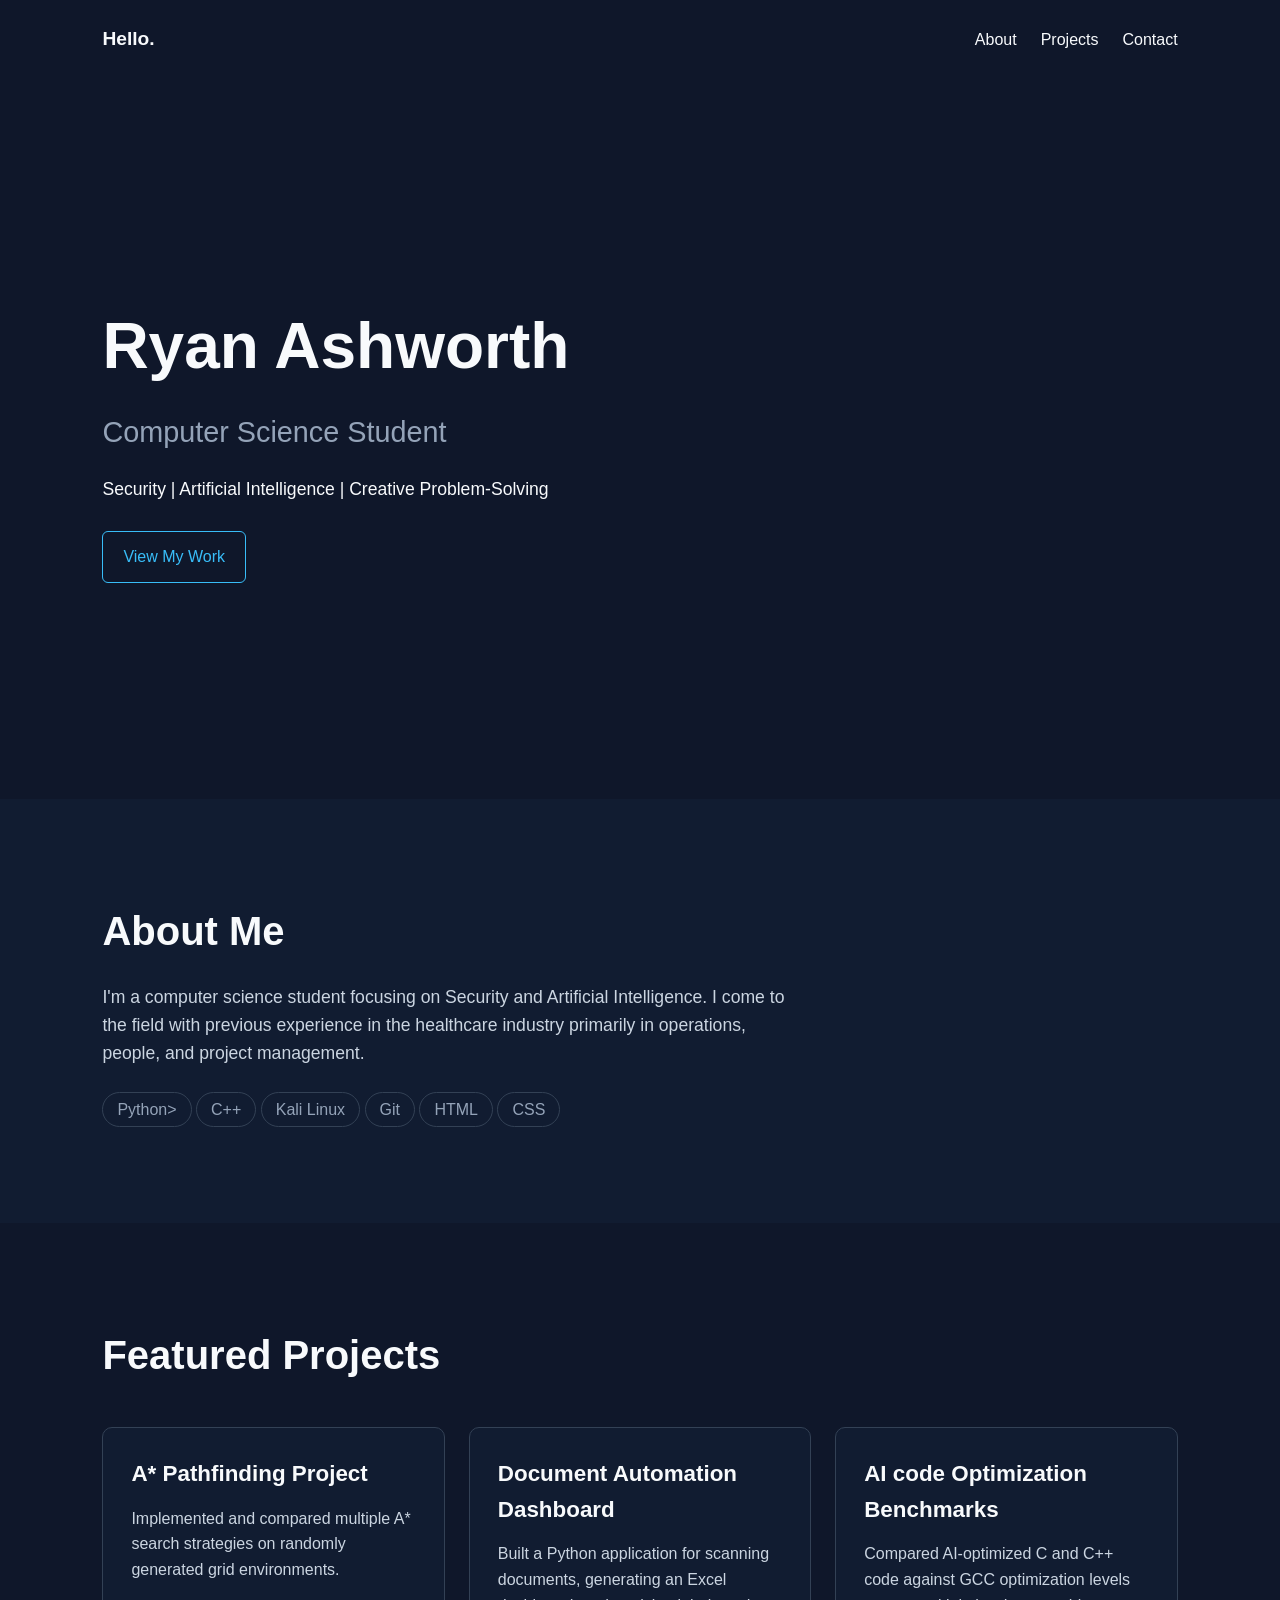
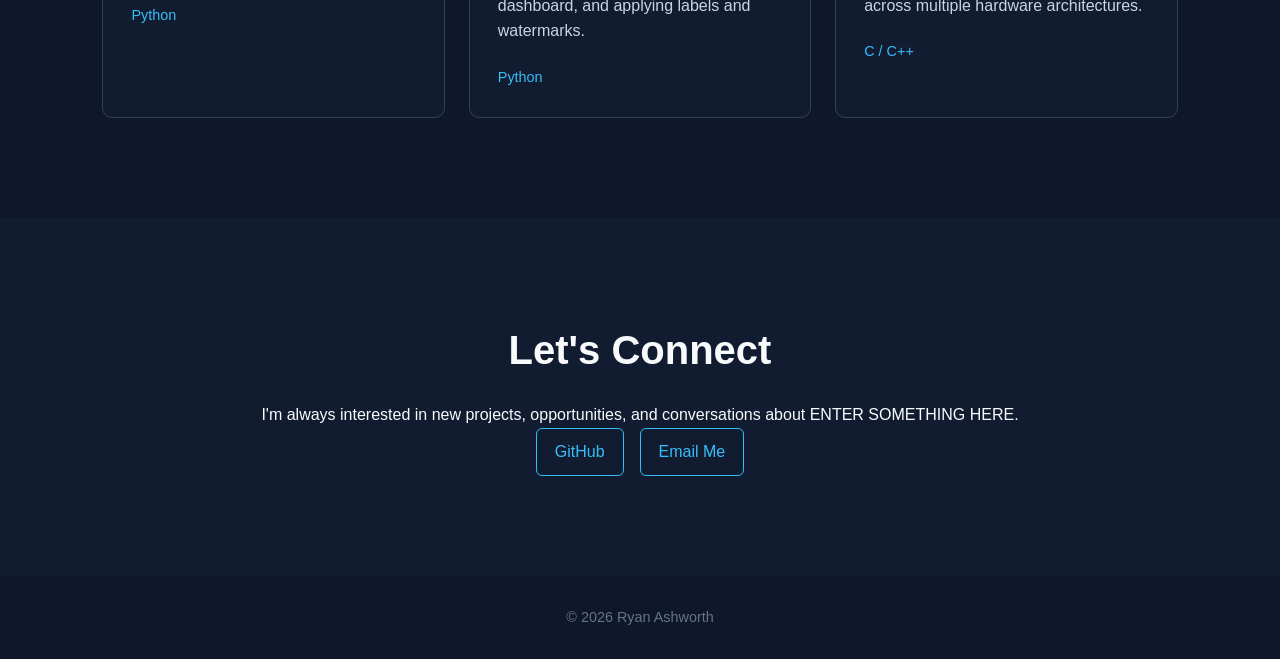
==== index.html @ aa30020b "Typo corrections" ====
<!DOCTYPE html>
<html lang="en">
<head>
    <meta charset="UTF-8">
    <meta name="viewpoint" content="width=device-width, initial-scale=1.0">

    <title>Ryan Ashworth | Software Developer</title>

    <link rel="stylesheet" href="css/style.css">
</head>

<body>
    <header>
        <nav>
            <a href="#" class="logo">Hello.</a>

            <ul>
                <li><a href="#about">About</a></li>
                <li><a href="#projects">Projects</a></li>
                <li><a href="#contact">Contact</a></li>
            </ul>
        </nav>
    </header>

    <main>

        <section class="hero">
            <h1>Ryan Ashworth</h1>
            <h2>Computer Science Student</h2>
            <p>
                Security | Artificial Intelligence | Creative Problem-Solving
            </p>

            <a href="#projects">View My Work</a>
        </section>

        <section id="about" class="about">
            <h2>About Me</h2>

            <p>
                I'm a computer science student focusing on Security and Artificial Intelligence.

                I come to the field with previous experience in the healthcare industry 
		primarily in operations, people, and project management.
            </p>

            <div class="skills">
                <span>Python></span>
                <span>C++</span>
                <span>Kali Linux</span>
                <span>Git</span>
                <span>HTML</span>
                <span>CSS</span>
            </div>
        </section>

        <section id="projects" class="projects">
            <h2>Featured Projects</h2>

            <div class="project-grid">

                <article class="project-card">
                    <h3>A* Pathfinding Project</h3>
                    <p>
                        Implemented and compared multiple A* search strategies on randomly
                        generated grid environments.
                    </p>
                    <span>Python</span>
                </article>

                <article class="project-card">
                    <h3>Document Automation Dashboard</h3>
                    <p>
                        Built a Python application for scanning documents, generating an
                        Excel dashboard, and applying labels and watermarks.
                    </p>
                    <span>Python</span>
                </article>

                <article class="project-card">
                    <h3>AI code Optimization Benchmarks</h3>
                    <p>
                        Compared AI-optimized C and C++ code against GCC optimization levels
                        across multiple hardware architectures.
                    </p>
                    <span>C / C++</span>
                </article>

            </div>
        </section>

        <section id="contact" class="contact">
            <h2>Let's Connect</h2>

            <p>
                I'm always interested in new projects, opportunities, and conversations
                about ENTER SOMETHING HERE.
            </p>

            <div class="contact-links">
                <a href="https://github.com/PatzerATX" target="_blank">GitHub</a>
                <a href="mailto:ryanashworthatxcs@gmail.com">Email Me</a>
            </div>
        </section>

    </main>

    <footer>
        <p>&copy; 2026 Ryan Ashworth</p>
    </footer>

</body>
</html>
---- css/style.css ----
* {
    box-sizing: border-box;
    margin: 0;
    padding: 0;
}

body {
    font-family: Arial, sans-serif;
    line-height: 1.6;
    background-color: #0f172a;
    color: #f8fafc;
}

header {
    padding: 24px 8%;
}

nav {
    display: flex;
    justify-content: space-between;
    align-items: center;
}

nav ul {
    display: flex;
    gap: 24px;
    list-style: none;
}

a {
    color: inherit;
    text-decoration: none;
}

.logo {
    font-size: 1.2rem;
    font-weight: bold;
}

.hero {
    min-height: 80vh;
    display: flex;
    flex-direction: column;
    justify-content: center;
    padding: 0 8%;
}

.hero h1 {
    font-size: 4rem;
    margin-bottom: 12px;
}

.hero h2 {
    font-size: 1.8rem;
    font-weight: normal;
    color: #94a3b8;
    margin-bottom: 20px;
}

.hero p {
    max-width: 600px;
    font-size: 1.1rem;
    margin-bottom: 28px;
}

.hero a {
    display: inline-block;
    width: fit-content;
    padding: 12px 20px;
    border: 1px solid #38bdf8;
    border-radius: 6px;
    color: #38bdf8;
}

.about {
    padding: 100px 8%;
    background-color: #111c31;
}

.about h2 {
    font-size: 2.5rem;
    margin-bottom: 20px
}

.about p {
    max-width: 700px;
    color: #cbd5e1;
    font-size: 1.1rem;
    margin-bottom: 30px;
}

.skills {
    display: flex
    flex-wrap: wrap;
    gap: 12px;
}

.skills span {
    padding: 8px 14px;
    border: 1px solid #334155;
    border-radius: 20px;
    color: #94a3b8;
}

.projects {
    padding: 100px 8%;
}

.projects h2 {
    font-size: 2.5rem;
    margin-bottom: 40px;
}

.project-grid {
    display: grid;
    grid-template-columns: repeat(3, 1fr);
    gap: 24px;
}

.project-card {
    background-color: #111c31;
    padding: 28px;
    border: 1px solid #334155;
    border-radius: 10px;
}

.project-card h3 {
    font-size: 1.4rem;
    margin-bottom: 14px;
}

.project-card p {
    color: #cbd5e1;
    margin-bottom: 20px;
}

.project-card span {
    color: #38bdf8;
    font-size: 0.9rem;
}

.contact {
    padding: 100px 8%;
    text-align: center;
    background-color: #111c31;
}

.contact h2 {
    font-size: 2.5rem;
    margin-bottom: 20px;
}

.contact-links {
    display: flex;
    justify-content: center;
    gap: 16px;
}

.contact-links a {
    padding: 10px 18px;
    border: 1px solid #38bdf8;
    border-radius: 6px;
    color: #38bdf8;
}

footer {
    padding: 30px 8%;
    text-align: center;
    color: #64748b;
    font-size: 0.9rem;
}

@media (max-width: 768px) {

    nav {
        flex-direction: column;
        gap: 16px;
    }

    .hero {
        min-height: 70vh;
    }

    .hero h1 {
        font-size: 2.8rem;
    }

    .hero h2 {
        font-size: 1.4rem;
    }

    .project-grid {
        grid-template-columns: 1fr;
    }
}
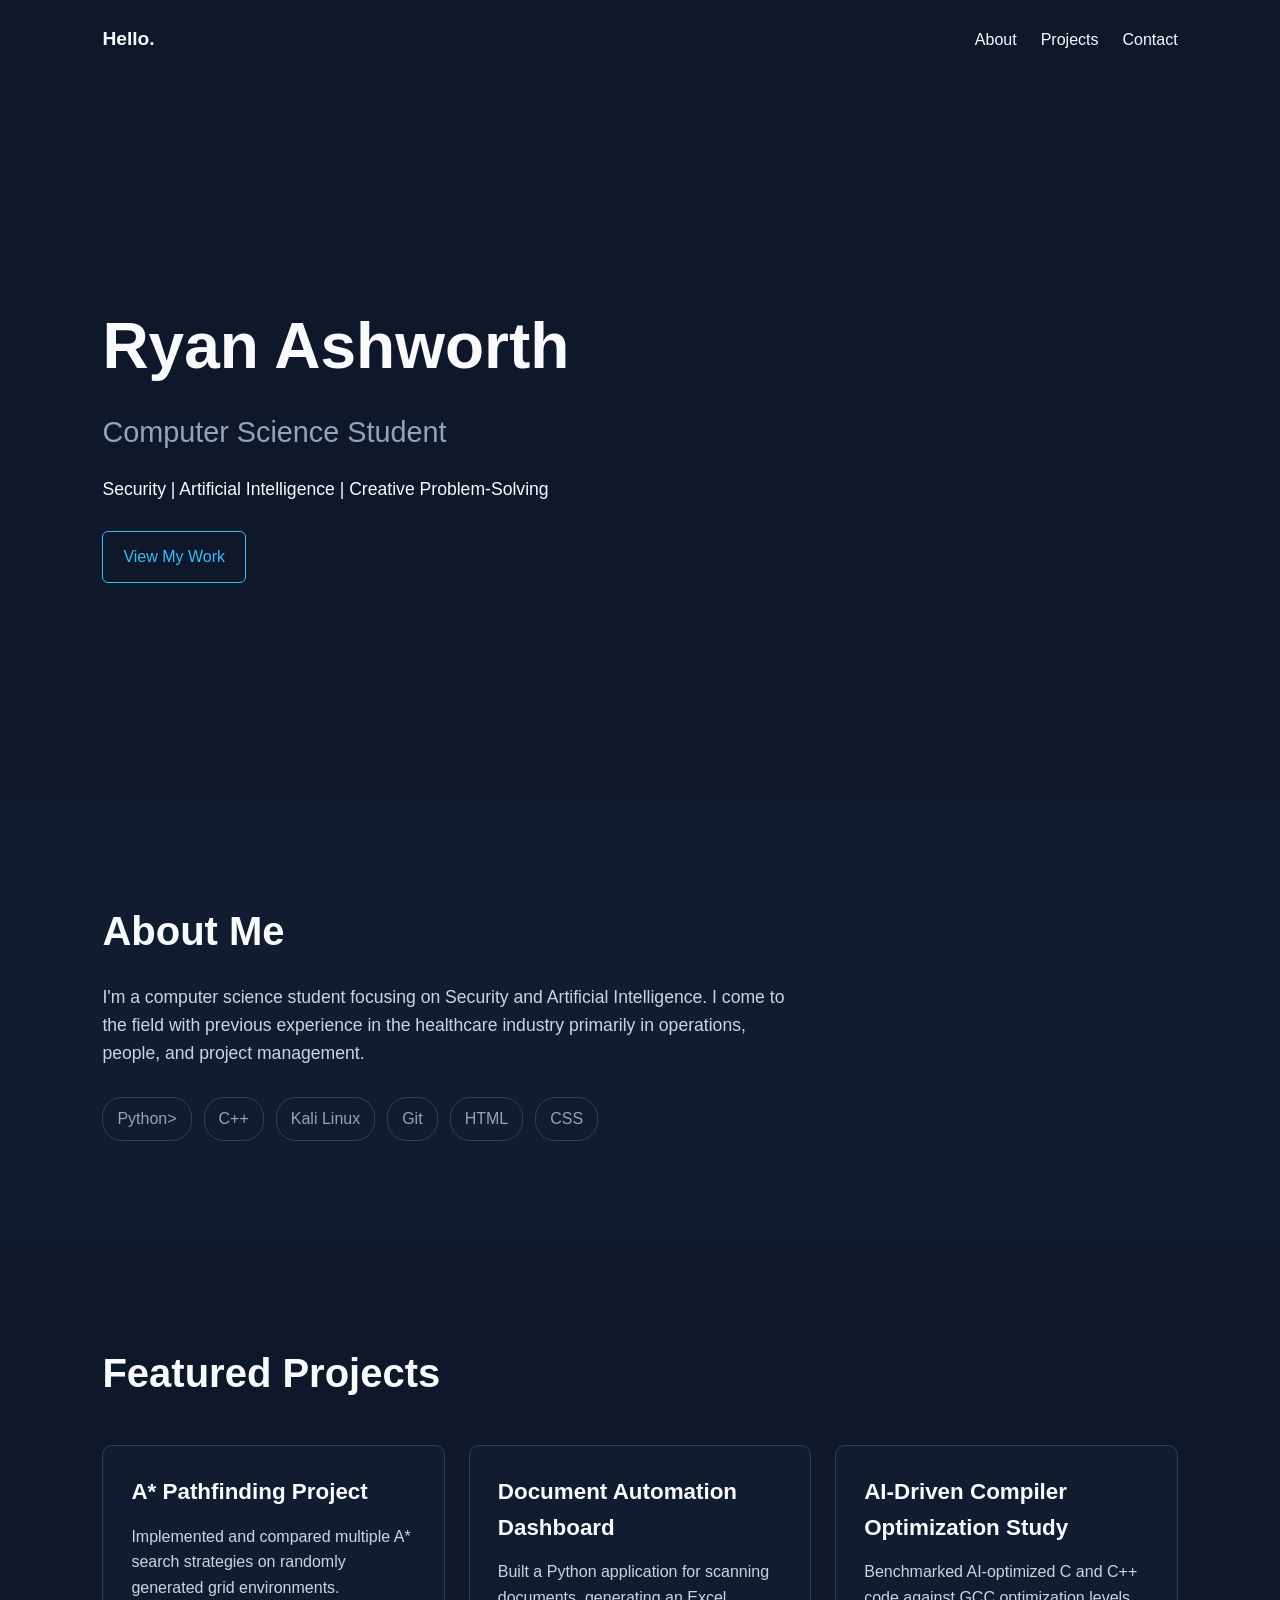
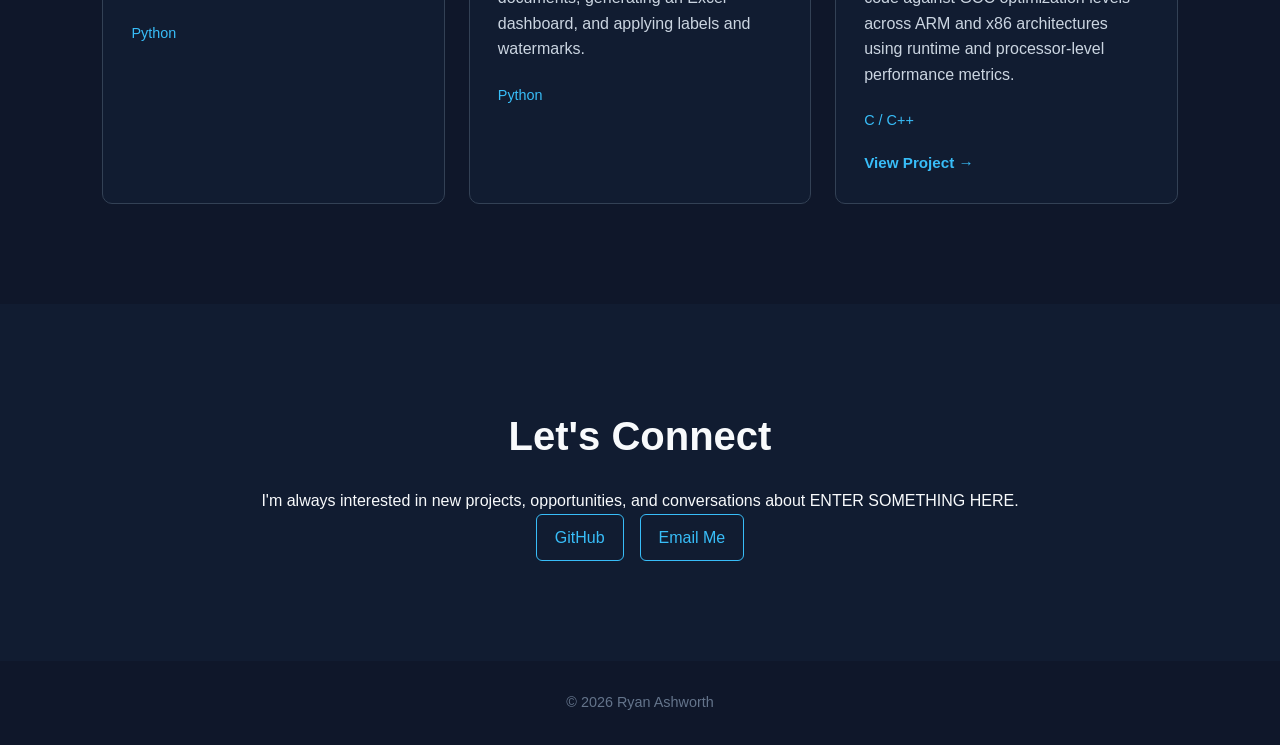
==== commit 9843b87f: "Add compiler optimization project page" ====
--- a/index.html
+++ b/index.html
@@ -78,12 +78,20 @@
                 </article>
 
                 <article class="project-card">
-                    <h3>AI code Optimization Benchmarks</h3>
+                    <h3>AI-Driven Compiler Optimization Study</h3>
+
                     <p>
-                        Compared AI-optimized C and C++ code against GCC optimization levels
-                        across multiple hardware architectures.
+                        Benchmarked AI-optimized C and C++ code against GCC optimization
+                        levels across ARM and x86 architectures using runtime and
+                        processor-level performance metrics.
                     </p>
+
                     <span>C / C++</span>
+
+                    <a href="projects/compiler-optimization.html"
+                       class="project-link">
+                        View Project →
+                    </a>
                 </article>
 
             </div>
--- a/css/style.css
+++ b/css/style.css
@@ -90,7 +90,7 @@
 }
 
 .skills {
-    display: flex
+    display: flex;
     flex-wrap: wrap;
     gap: 12px;
 }
@@ -137,6 +137,19 @@
 .project-card span {
     color: #38bdf8;
     font-size: 0.9rem;
+}
+
+.project-link {
+    display: block;
+    width: fit-content;
+    margin-top: 18px;
+    color: #38bdf8;
+    font-size: 0.95rem;
+    font-weight: bold;
+}
+
+.project-link:hover {
+    text-decoration: underline;
 }
 
 .contact {
@@ -170,6 +183,155 @@
     font-size: 0.9rem;
 }
 
+/* Project Detail Pages */
+
+.project-hero {
+    padding: 120px 8% 80px;
+    max-width: 1100px;
+}
+
+.project-label {
+    color: #38bdf8;
+    font-size: 0.95rem;
+    font-weight: bold;
+    margin-bottom: 12px;
+}
+
+.project-hero h1 {
+    font-size: 3.5rem;
+    line-height: 1.15;
+    margin-bottom: 24px;
+}
+
+.project-summary {
+    max-width: 750px;
+    color: #cbd5e1;
+    font-size: 1.2rem;
+    margin-bottom: 28px;
+}
+
+.project-tech {
+    display: flex;
+    flex-wrap: wrap;
+    gap: 10px;
+    margin-bottom: 32px;
+}
+
+.project-tech span {
+    padding: 7px 14px;
+    border: 1px solid #334155;
+    border-radius: 20px;
+    color: #94a3b8;
+    font-size: 0.9rem;
+}
+
+.project-links a {
+    display: inline-block;
+    padding: 12px 20px;
+    border: 1px solid #38bdf8;
+    border-radius: 6px;
+    color: #38bdf8;
+}
+
+.project-section {
+    padding: 80px 8%;
+    max-width: 1000px;
+}
+
+.project-section h2 {
+    font-size: 2.2rem;
+    margin-bottom: 24px;
+}
+
+.project-section p {
+    max-width: 800px;
+    color: #cbd5e1;
+    font-size: 1.05rem;
+    margin-bottom: 18px;
+}
+
+.method-grid {
+    display: grid;
+    grid-template-columns: repeat(2, 1fr);
+    gap: 20px;
+    margin-top: 32px;
+}
+
+.method-card {
+    padding: 24px;
+    background-color: #111c31;
+    border: 1px solid #334155;
+    border-radius: 10px;
+}
+
+.method-card h3 {
+    font-size: 1.2rem;
+    margin-bottom: 12px;
+}
+
+.method-card p {
+    margin-bottom: 0;
+}
+
+.results-grid {
+    display: grid;
+    grid-template-columns: repeat(3, 1fr);
+    gap: 20px;
+    margin-top: 32px;
+}
+
+.result-card {
+    padding: 28px;
+    background-color: #111c31;
+    border: 1px solid #334155;
+    border-radius: 10px;
+}
+
+.result-number {
+    display: block;
+    color: #38bdf8;
+    font-size: 2.4rem;
+    font-weight: bold;
+    margin-bottom: 8px;
+}
+
+.result-card h3 {
+    font-size: 1.2rem;
+    margin-bottom: 12px;
+}
+
+.result-card p {
+    margin-bottom: 0;
+}
+
+
+.result-visual {
+    margin-top: 32px;
+}
+
+.result-visual h3 {
+    font-size: 1.3rem;
+    margin-bottom: 20px;
+}
+
+.result-visual img {
+    display: block;
+    width: 100%;
+    max-width: 850px;
+    height: auto;
+    border: 1px solid #334155;
+    border-radius: 10px;
+    margin-bottom: 24px;
+}
+
+.result-visual p {
+    max-width: 800px;
+}
+
+.result-visual + .result-visual {
+    margin-top: 64px;
+}
+
 @media (max-width: 768px) {
 
     nav {
@@ -192,4 +354,20 @@
     .project-grid {
         grid-template-columns: 1fr;
     }
-}
+
+    .project-hero {
+        padding-top: 80px;
+    }
+
+    .project-hero h1 {
+        font-size: 2.5rem;
+    }
+
+    .method-grid {
+        grid-template-columns: 1fr;
+    }
+
+    .results-grid {
+        grid-template-columns: 1fr;
+    }
+}
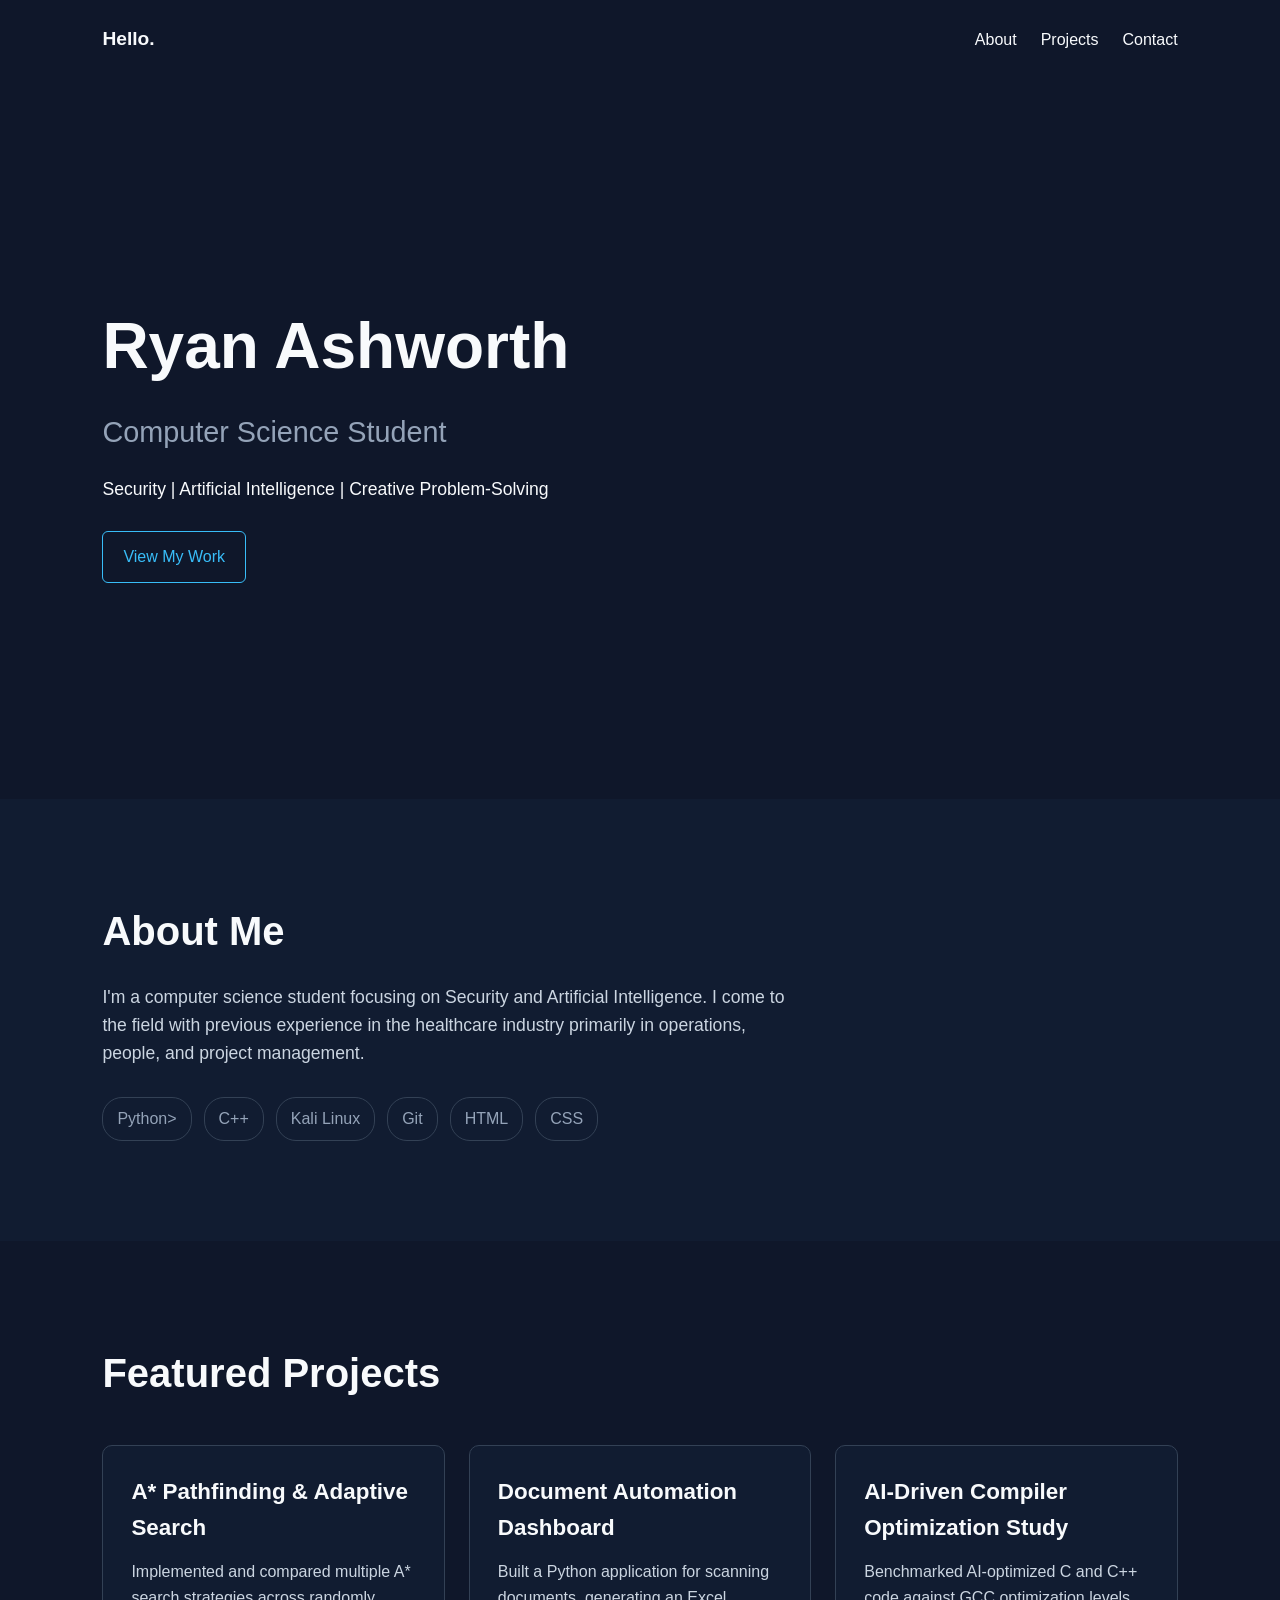
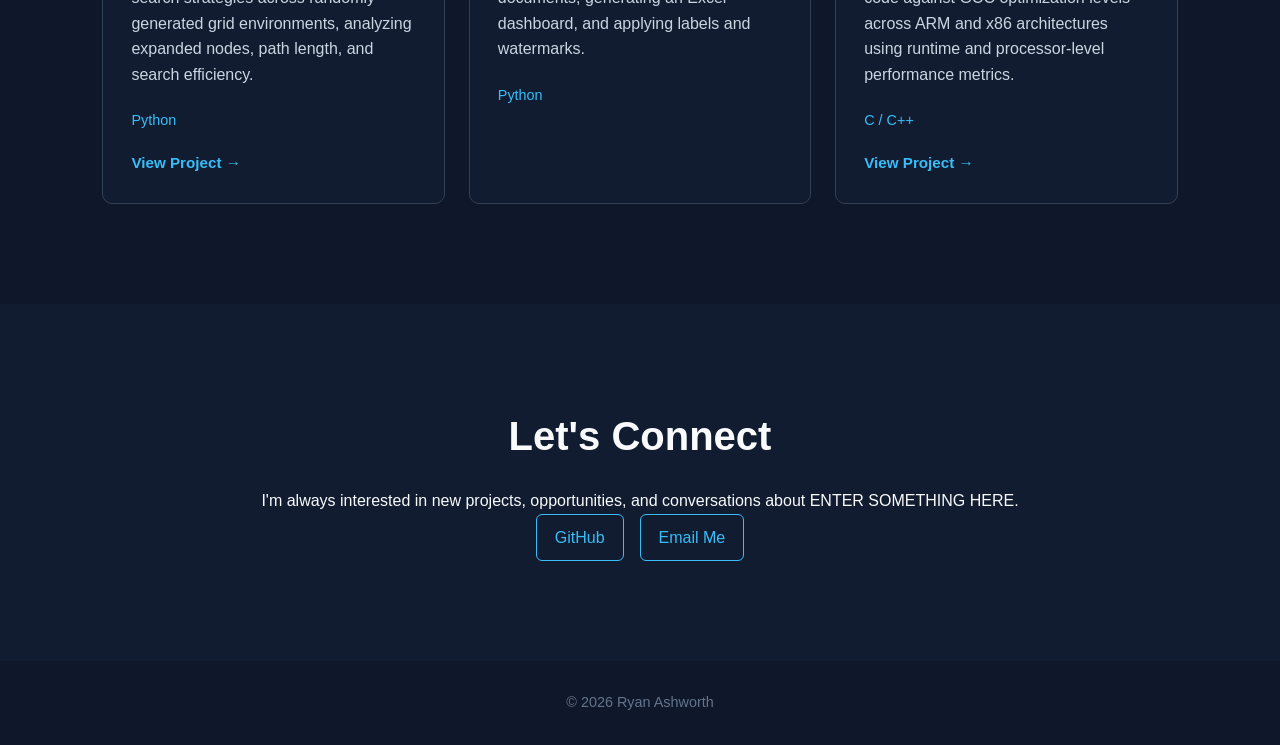
==== commit ecf368ae: "Add A* pathfinding project page" ====
--- a/index.html
+++ b/index.html
@@ -60,12 +60,20 @@
             <div class="project-grid">
 
                 <article class="project-card">
-                    <h3>A* Pathfinding Project</h3>
+                    <h3>A* Pathfinding & Adaptive Search</h3>
+
                     <p>
-                        Implemented and compared multiple A* search strategies on randomly
-                        generated grid environments.
+                        Implemented and compared multiple A* search strategies across
+                        randomly generated grid environments, analyzing expanded nodes,
+                        path length, and search efficiency.
                     </p>
+
                     <span>Python</span>
+
+                    <a href="projects/astar-pathfinding.html"
+                       class="project-link">
+                        View Project →
+                    </a>
                 </article>
 
                 <article class="project-card">
--- a/css/style.css
+++ b/css/style.css
@@ -332,6 +332,37 @@
     margin-top: 64px;
 }
 
+.comparison-grid {
+    display: grid;
+    grid-template-columns: repeat(2, 1fr);
+    gap: 24px;
+    margin-top: 32px;
+}
+
+.comparison-card {
+    padding: 24px;
+    background-color: #111c31;
+    border: 1px solid #334155;
+    border-radius: 10px;
+}
+
+.comparison-card h3 {
+    font-size: 1.2rem;
+    margin-bottom: 18px;
+}
+
+.comparison-card img {
+    display: block;
+    width: 100%;
+    height: auto;
+    border-radius: 6px;
+    margin-bottom: 20px;
+}
+
+.comparison-card p {
+    margin-bottom: 0;
+}
+
 @media (max-width: 768px) {
 
     nav {
@@ -370,4 +401,10 @@
     .results-grid {
         grid-template-columns: 1fr;
     }
-}
+
+    .comparison-grid {
+        grid-template-columns: 1fr;
+    }
+
+
+}
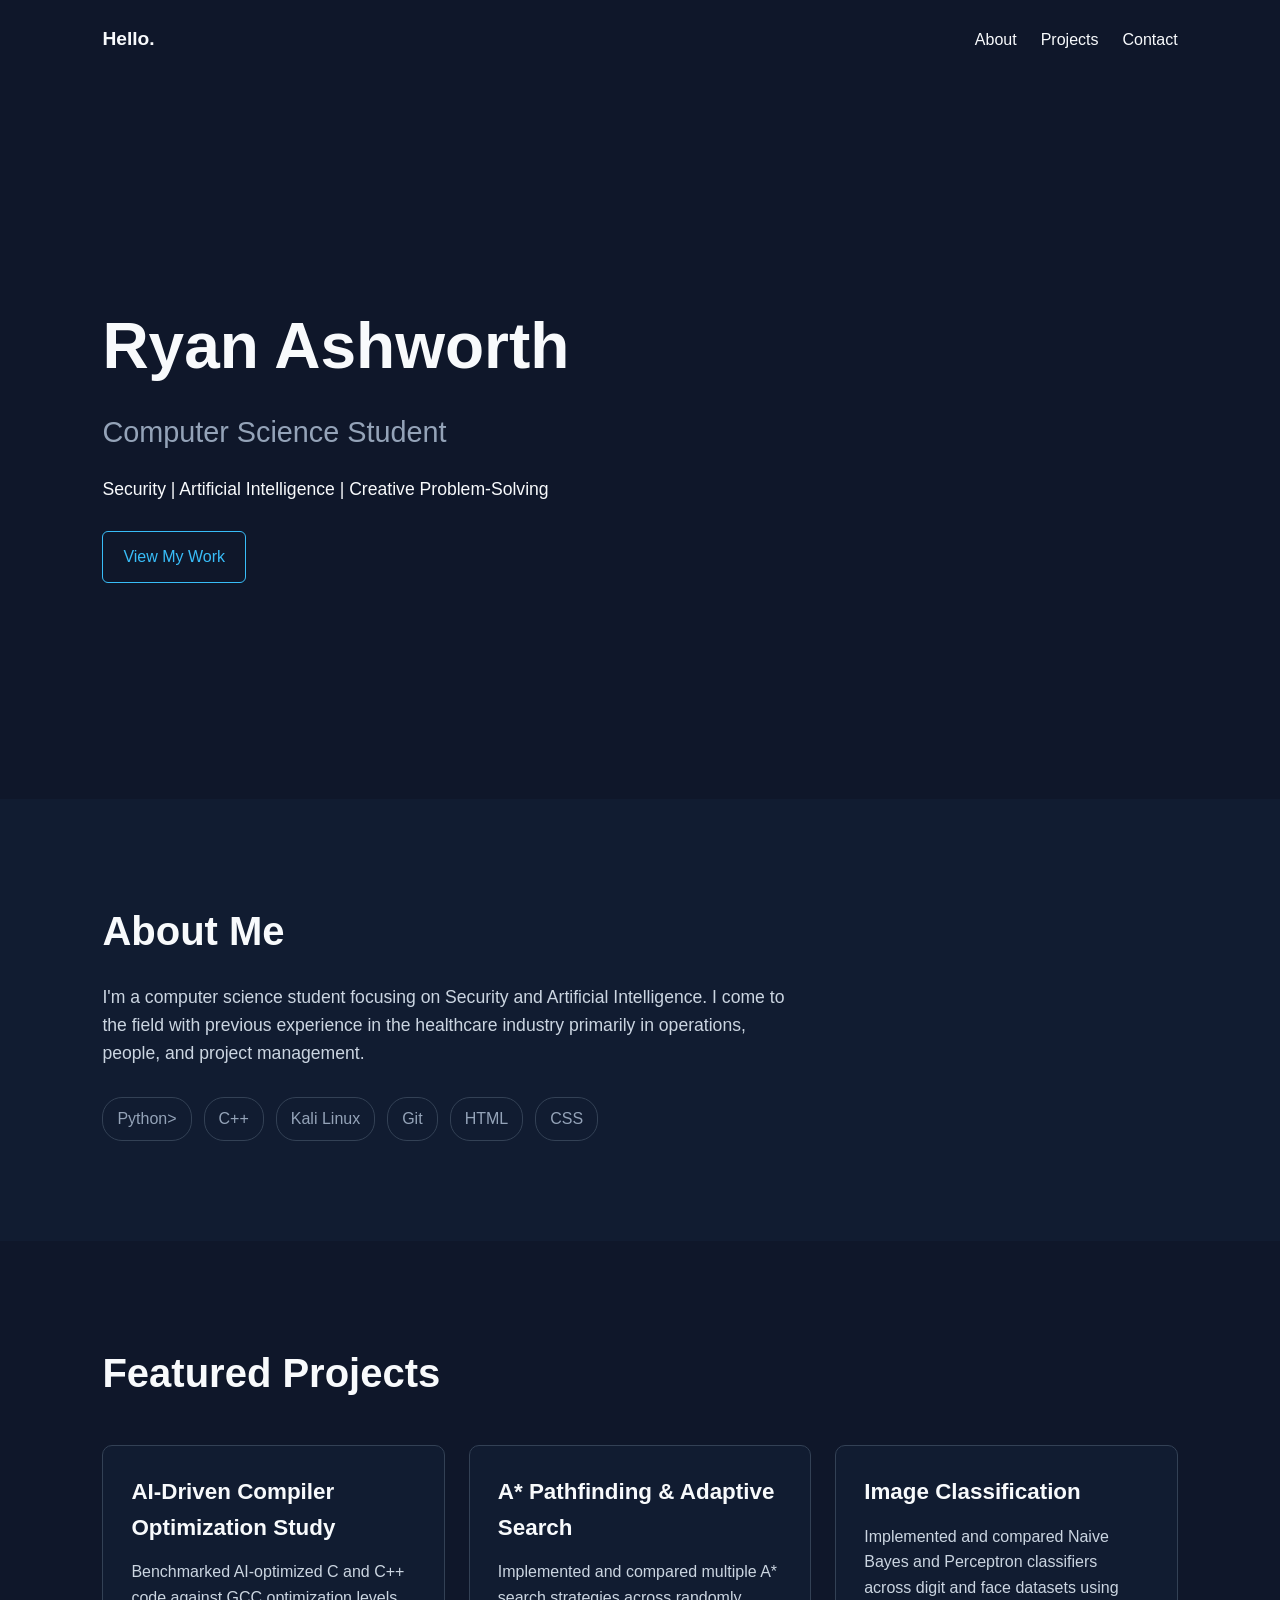
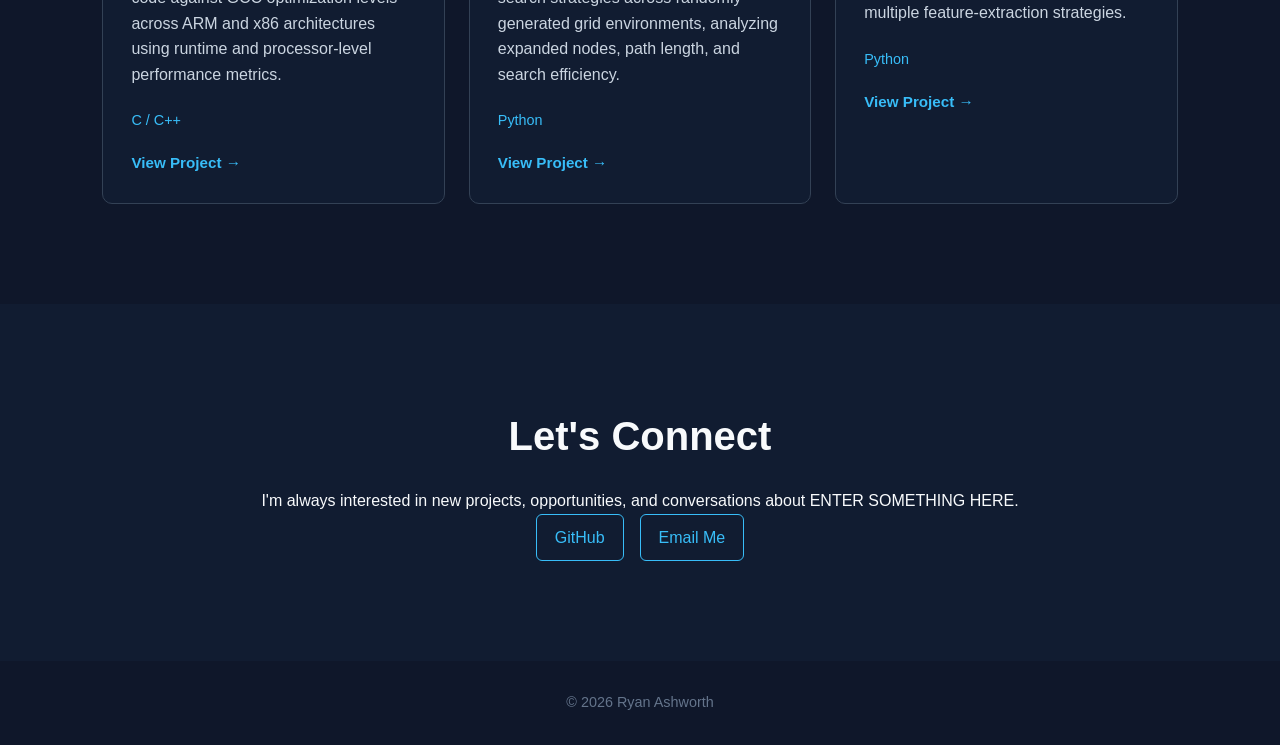
==== commit cc0adf12: "Add image classification project page" ====
--- a/index.html
+++ b/index.html
@@ -60,6 +60,23 @@
             <div class="project-grid">
 
                 <article class="project-card">
+                    <h3>AI-Driven Compiler Optimization Study</h3>
+
+                    <p>
+                        Benchmarked AI-optimized C and C++ code against GCC optimization
+                        levels across ARM and x86 architectures using runtime and
+                        processor-level performance metrics.
+                    </p>
+
+                    <span>C / C++</span>
+
+                    <a href="projects/compiler-optimization.html"
+                       class="project-link">
+                        View Project →
+                    </a>
+                </article>
+
+                <article class="project-card">
                     <h3>A* Pathfinding & Adaptive Search</h3>
 
                     <p>
@@ -77,30 +94,23 @@
                 </article>
 
                 <article class="project-card">
-                    <h3>Document Automation Dashboard</h3>
-                    <p>
-                        Built a Python application for scanning documents, generating an
-                        Excel dashboard, and applying labels and watermarks.
-                    </p>
-                    <span>Python</span>
-                </article>
-
-                <article class="project-card">
-                    <h3>AI-Driven Compiler Optimization Study</h3>
+                    <h3>Image Classification</h3>
 
                     <p>
-                        Benchmarked AI-optimized C and C++ code against GCC optimization
-                        levels across ARM and x86 architectures using runtime and
-                        processor-level performance metrics.
+                        Implemented and compared Naive Bayes and Perceptron classifiers
+                        across digit and face datasets using multiple feature-extraction
+                        strategies.
                     </p>
 
-                    <span>C / C++</span>
+                    <span>Python</span>
 
-                    <a href="projects/compiler-optimization.html"
+                    <a href="projects/image-classification.html"
                        class="project-link">
                         View Project →
                     </a>
                 </article>
+
+
 
             </div>
         </section>
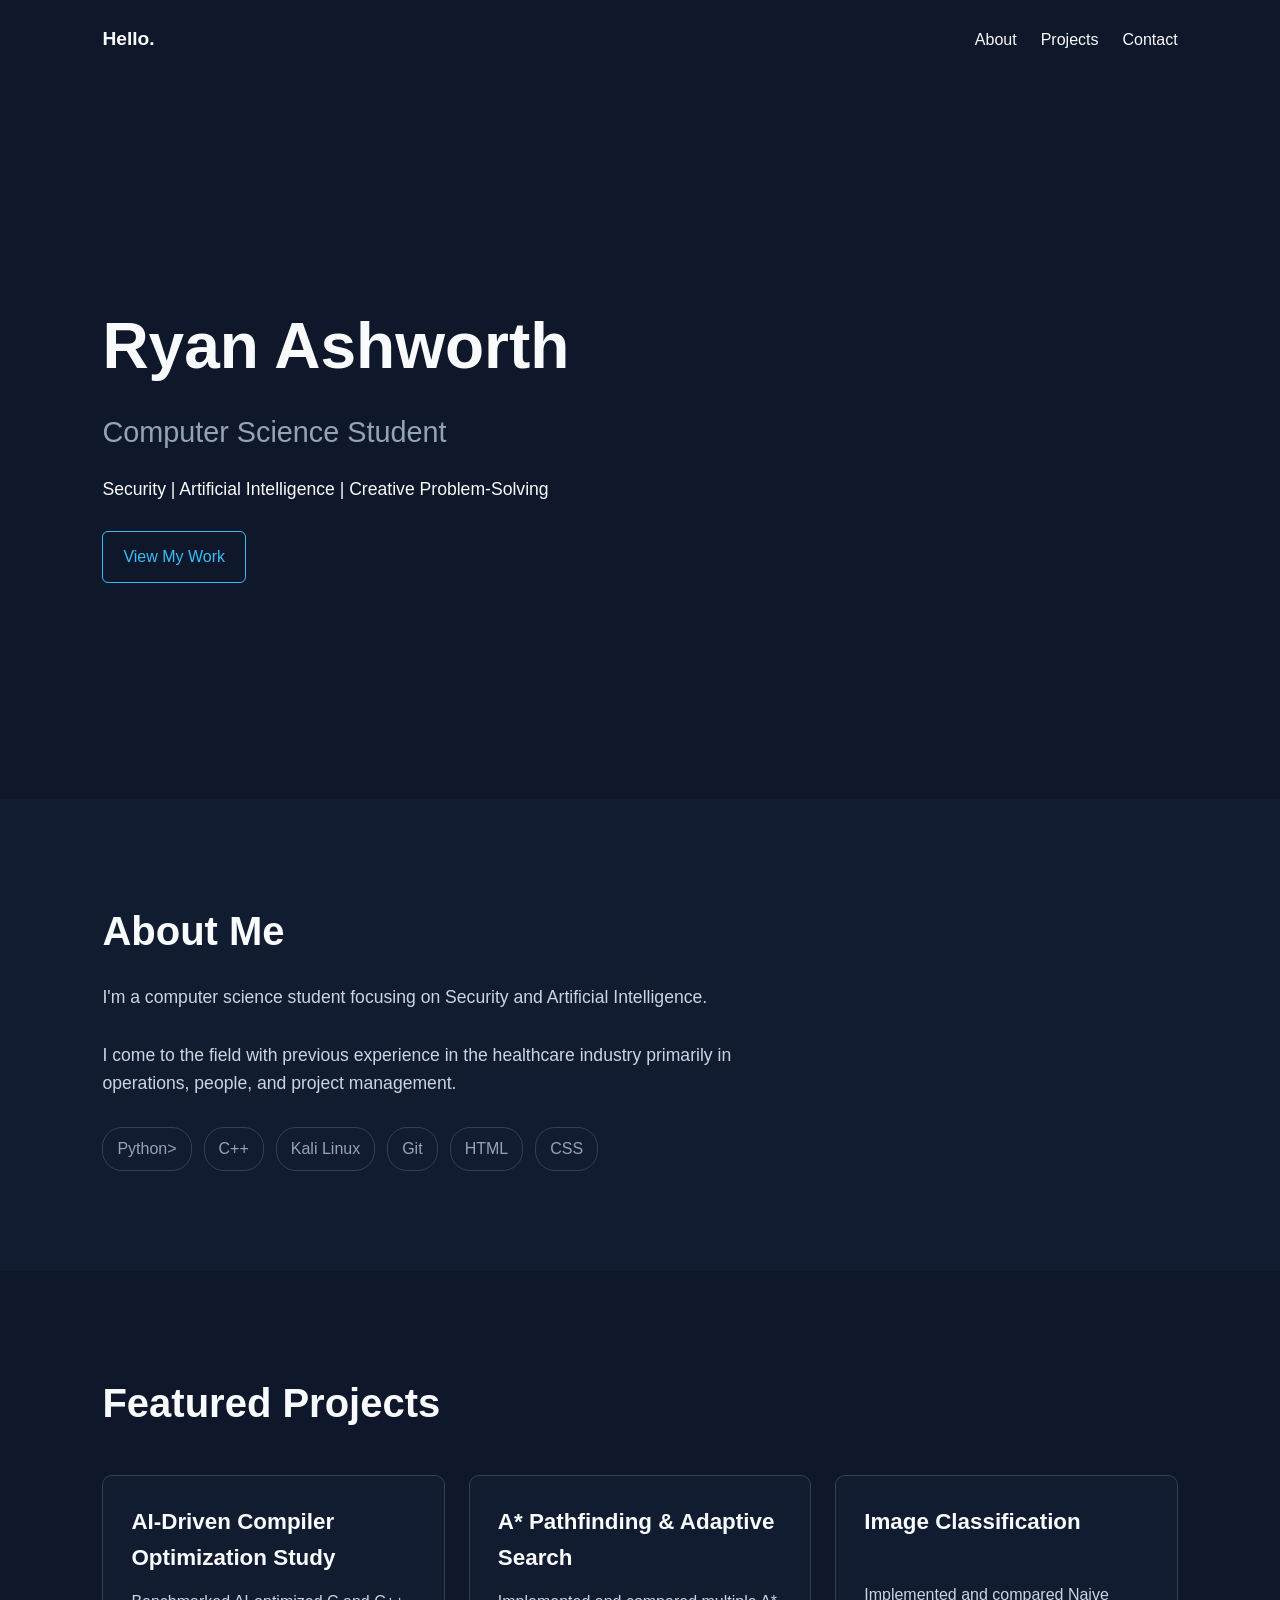
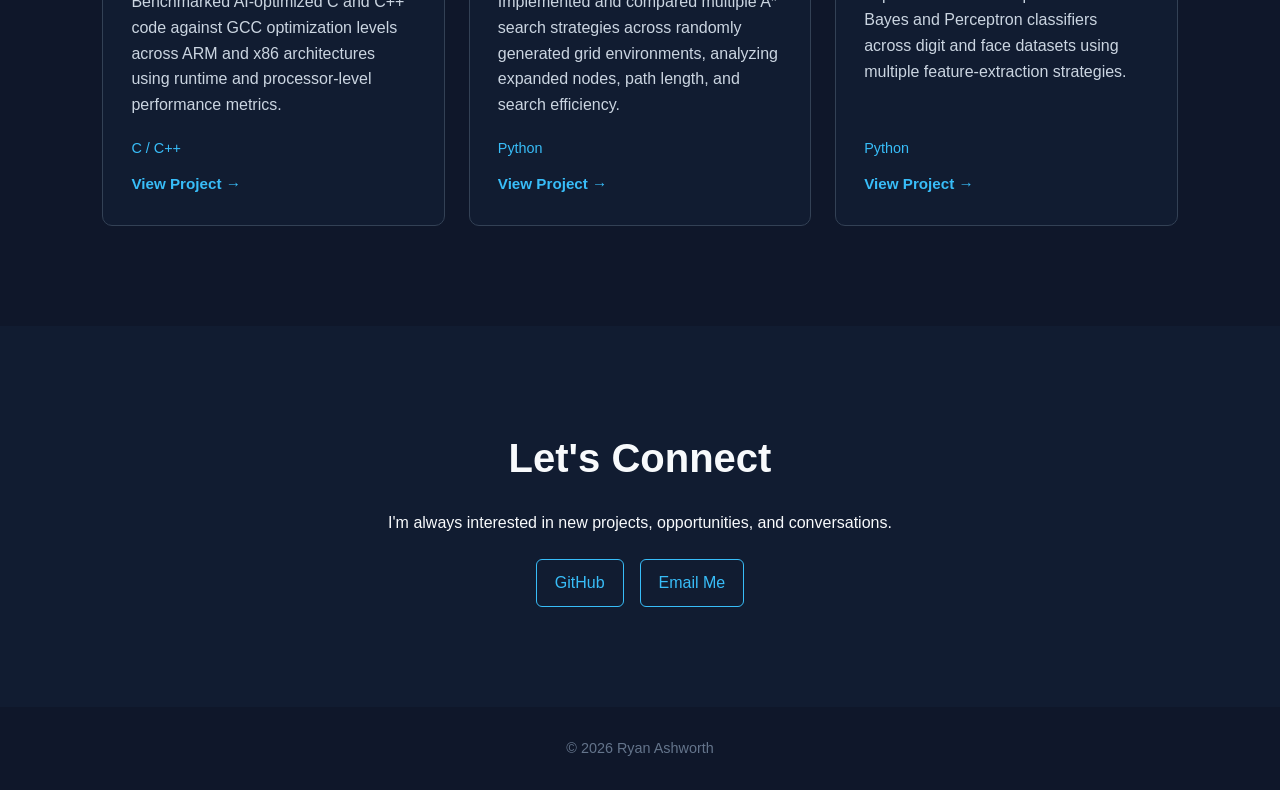
==== commit 472ccfce: "Style updates" ====
--- a/index.html
+++ b/index.html
@@ -39,9 +39,11 @@
 
             <p>
                 I'm a computer science student focusing on Security and Artificial Intelligence.
+            </p>
 
+            <p>
                 I come to the field with previous experience in the healthcare industry 
-		primarily in operations, people, and project management.
+		        primarily in operations, people, and project management.
             </p>
 
             <div class="skills">
@@ -109,9 +111,6 @@
                         View Project →
                     </a>
                 </article>
-
-
-
             </div>
         </section>
 
@@ -119,8 +118,7 @@
             <h2>Let's Connect</h2>
 
             <p>
-                I'm always interested in new projects, opportunities, and conversations
-                about ENTER SOMETHING HERE.
+                I'm always interested in new projects, opportunities, and conversations.
             </p>
 
             <div class="contact-links">
--- a/css/style.css
+++ b/css/style.css
@@ -118,6 +118,8 @@
 }
 
 .project-card {
+    display: flex;
+    flex-direction: column;
     background-color: #111c31;
     padding: 28px;
     border: 1px solid #334155;
@@ -127,6 +129,7 @@
 .project-card h3 {
     font-size: 1.4rem;
     margin-bottom: 14px;
+    min-height: 4rem;
 }
 
 .project-card p {
@@ -135,14 +138,17 @@
 }
 
 .project-card span {
+    display: block;
     color: #38bdf8;
     font-size: 0.9rem;
+    margin-top: auto;
+    margin-bottom: 12px;
 }
 
 .project-link {
     display: block;
     width: fit-content;
-    margin-top: 18px;
+    margin-top: 0;
     color: #38bdf8;
     font-size: 0.95rem;
     font-weight: bold;
@@ -161,6 +167,10 @@
 .contact h2 {
     font-size: 2.5rem;
     margin-bottom: 20px;
+}
+
+.contact p {
+    margin-bottom: 1.5rem;
 }
 
 .contact-links {
@@ -234,7 +244,7 @@
 }
 
 .project-section {
-    padding: 80px 8%;
+    padding: 40px 8%;
     max-width: 1000px;
 }
 
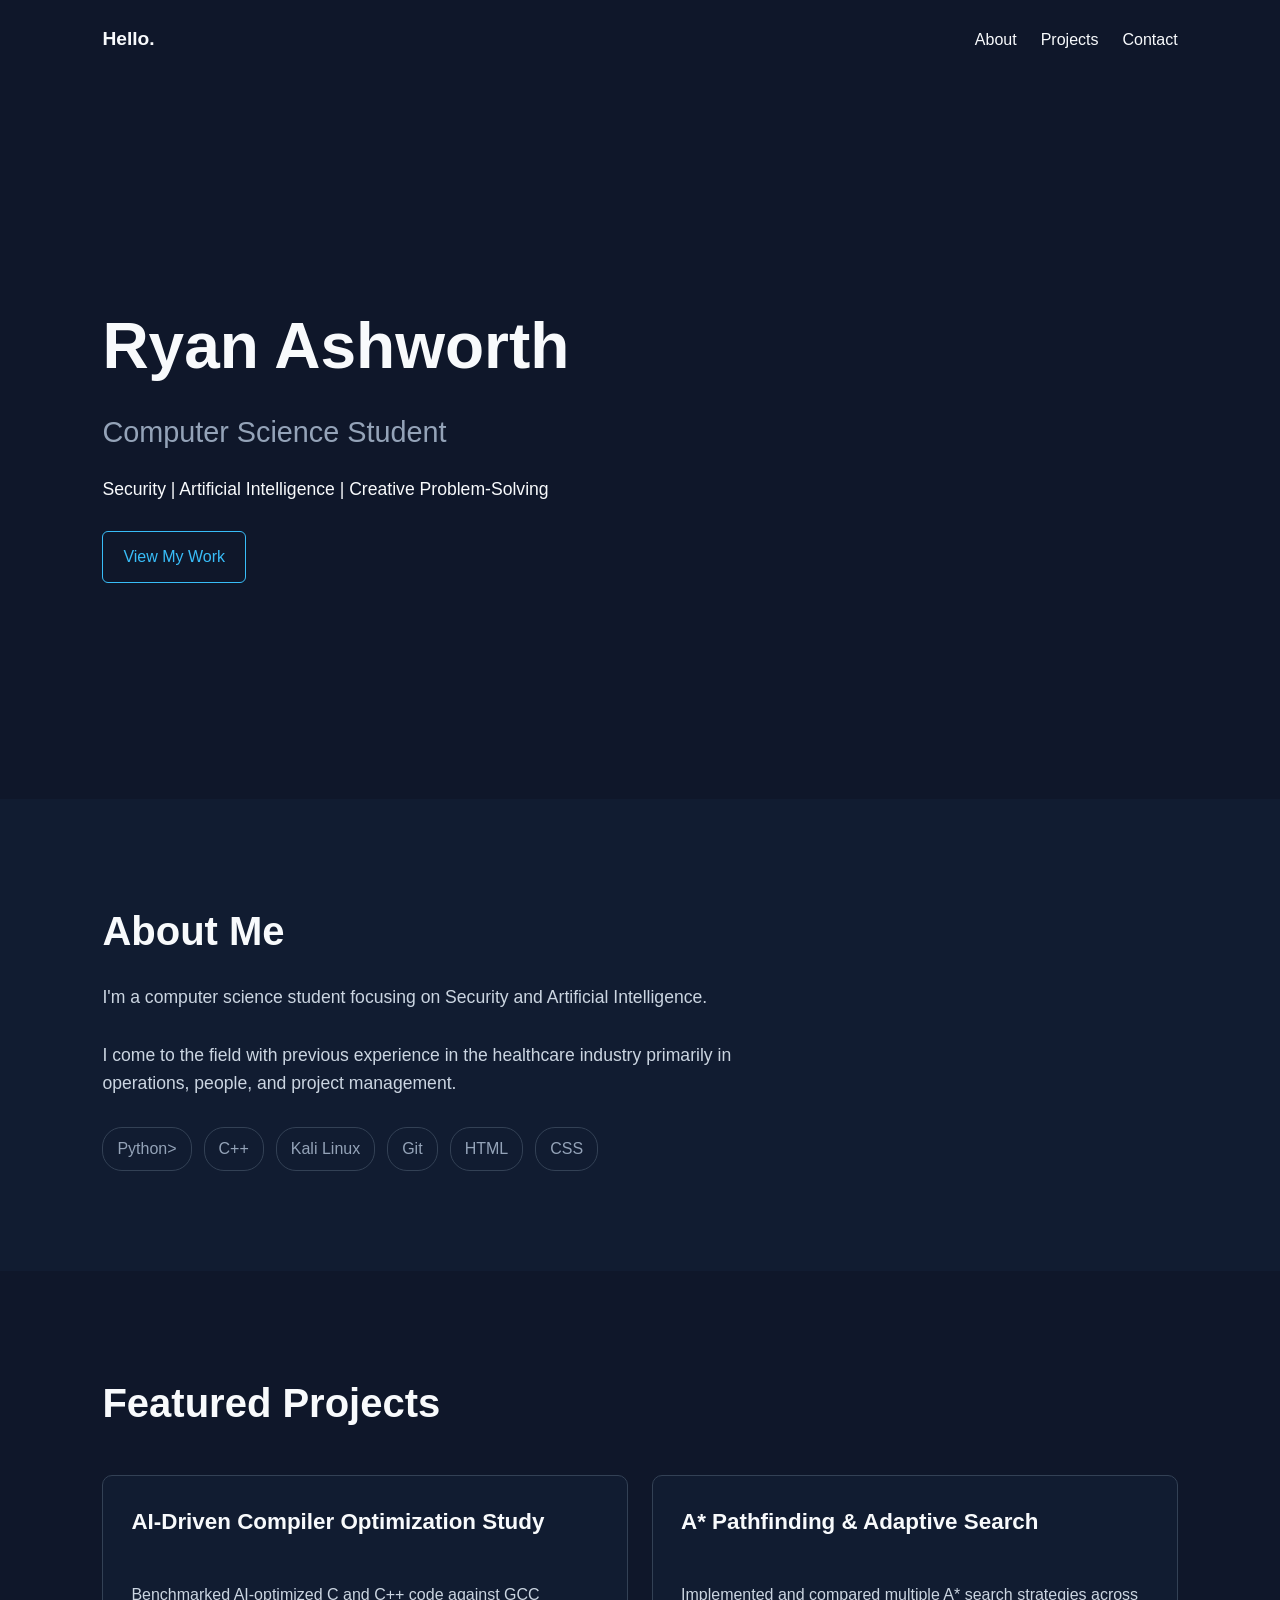
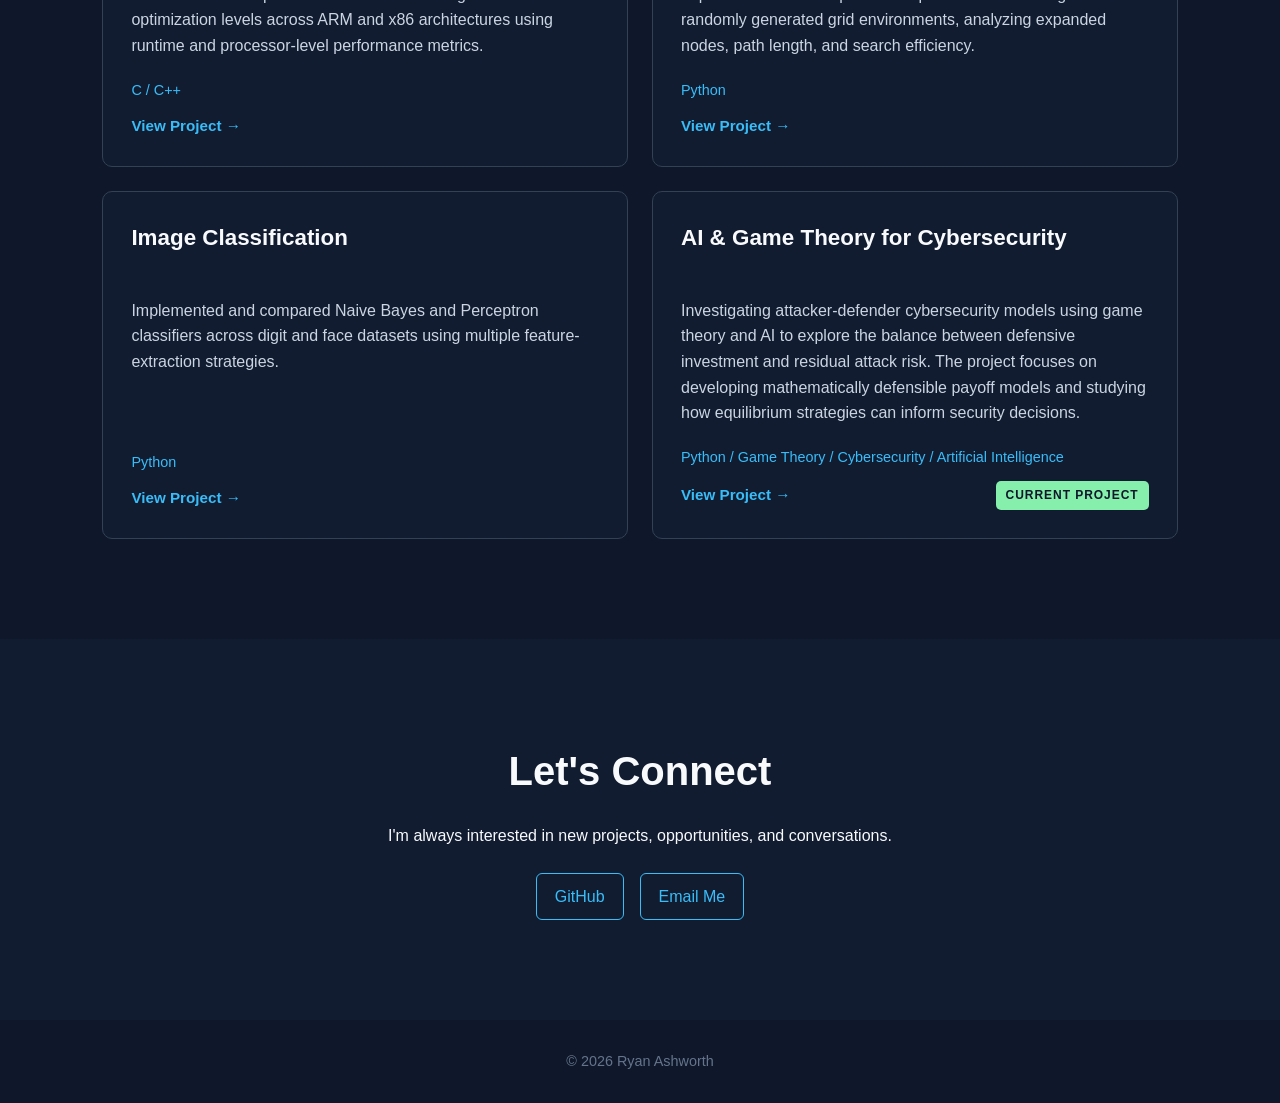
==== commit 44642c38: "Add AI cybersecurity game theory project" ====
--- a/index.html
+++ b/index.html
@@ -2,7 +2,7 @@
 <html lang="en">
 <head>
     <meta charset="UTF-8">
-    <meta name="viewpoint" content="width=device-width, initial-scale=1.0">
+    <meta name="viewport" content="width=device-width, initial-scale=1.0">
 
     <title>Ryan Ashworth | Software Developer</title>
 
@@ -111,6 +111,32 @@
                         View Project →
                     </a>
                 </article>
+
+                <article class="project-card">
+                    <h3>AI &amp; Game Theory for Cybersecurity</h3>
+
+                    <p>
+                        Investigating attacker-defender cybersecurity models using game theory
+                        and AI to explore the balance between defensive investment and residual
+                        attack risk. The project focuses on developing mathematically defensible
+                        payoff models and studying how equilibrium strategies can inform
+                        security decisions.
+                    </p>
+
+                    <span>Python / Game Theory / Cybersecurity / Artificial Intelligence</span>
+
+                    <div class="project-footer">
+                        <a href="projects/ai-cybersecurity-game-theory.html"
+                        class="project-link">
+                        View Project →
+                    </a>
+
+                        <div class="project-status">CURRENT PROJECT</div>
+                    </div>
+
+
+                </article>
+
             </div>
         </section>
 
--- a/css/style.css
+++ b/css/style.css
@@ -113,7 +113,7 @@
 
 .project-grid {
     display: grid;
-    grid-template-columns: repeat(3, 1fr);
+    grid-template-columns: repeat(2, 1fr);
     gap: 24px;
 }
 
@@ -156,6 +156,27 @@
 
 .project-link:hover {
     text-decoration: underline;
+}
+
+.project-footer {
+    display: flex;
+    justify-content: space-between;
+    align-items: center;
+    gap: 16px;
+}
+
+.project-status {
+    display: block;
+    width: fit-content;
+    margin-top: 0;
+    padding: 5px 10px;
+    background-color: #86efac;
+    color: #0f172a;
+    border-radius: 5px;
+    font-size: 0.75rem;
+    font-weight: bold;
+    letter-spacing: 0.08em;
+    text-transform: uppercase;
 }
 
 .contact {
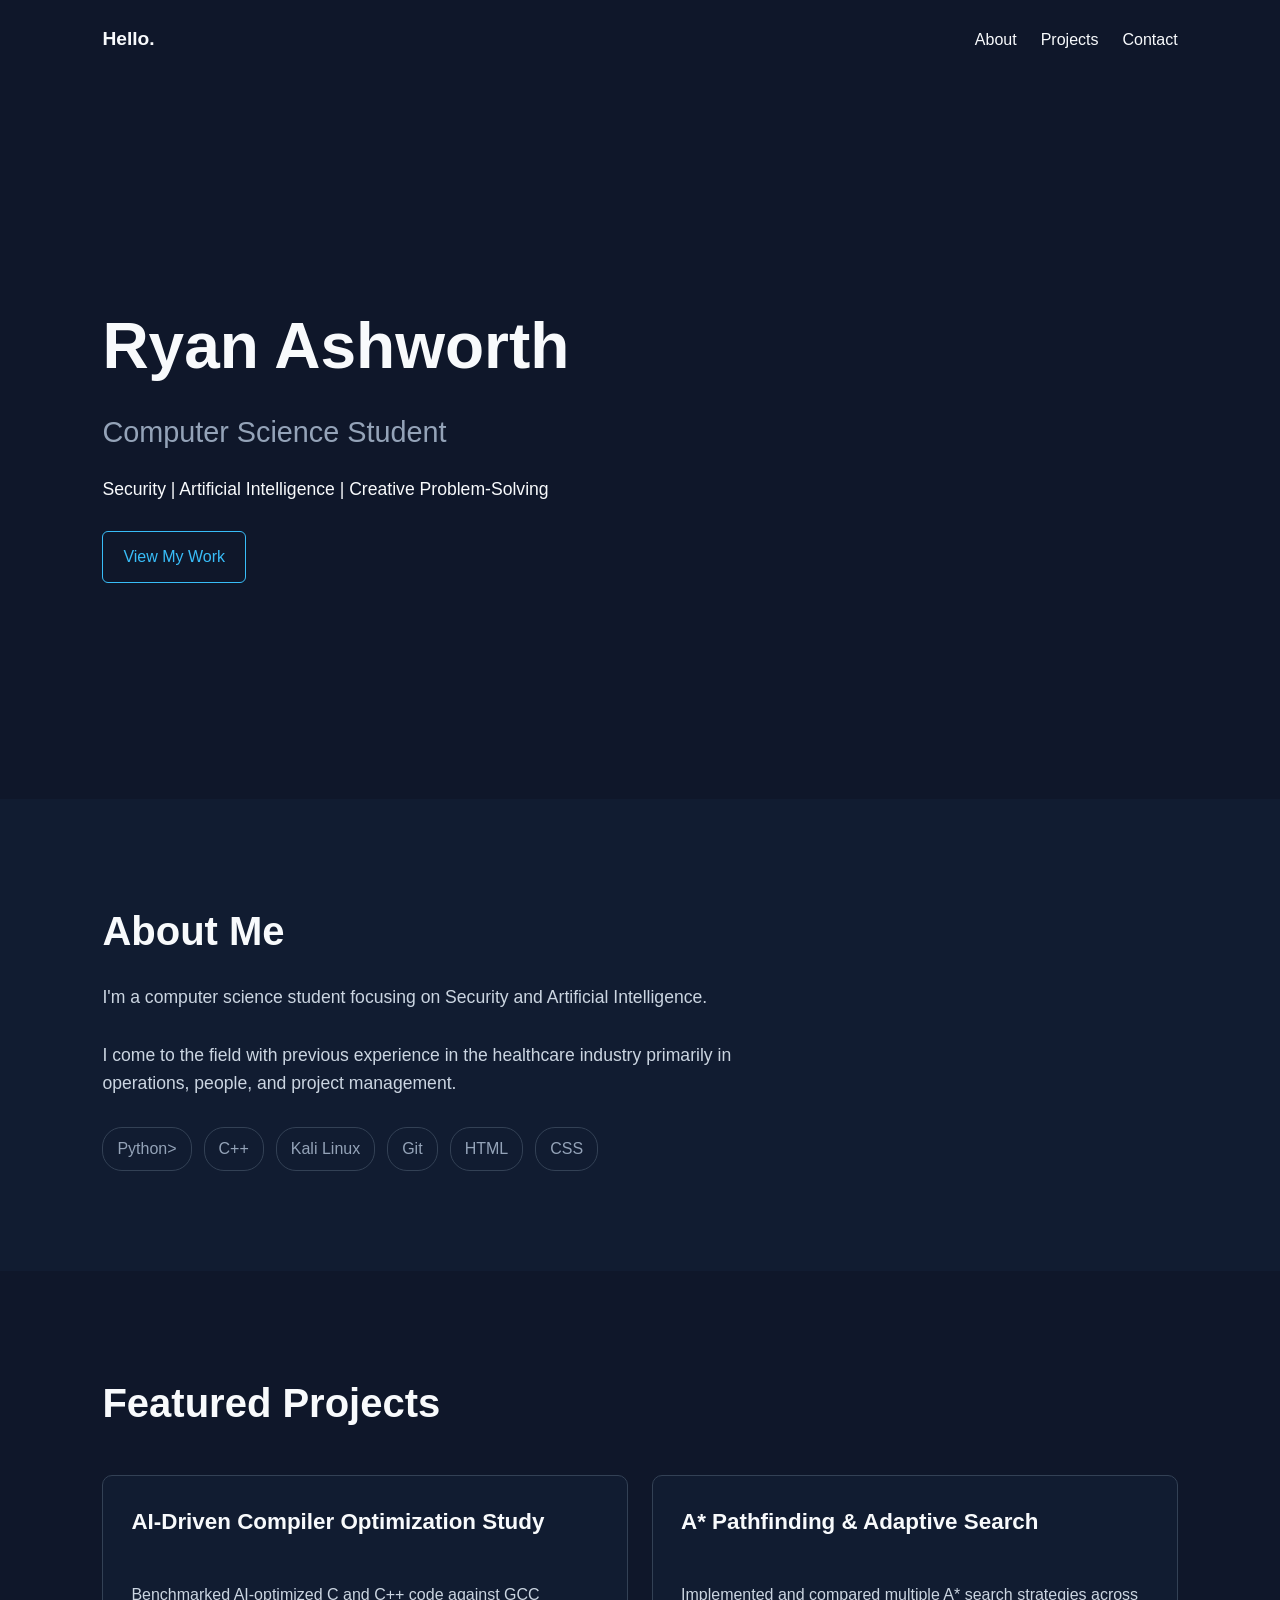
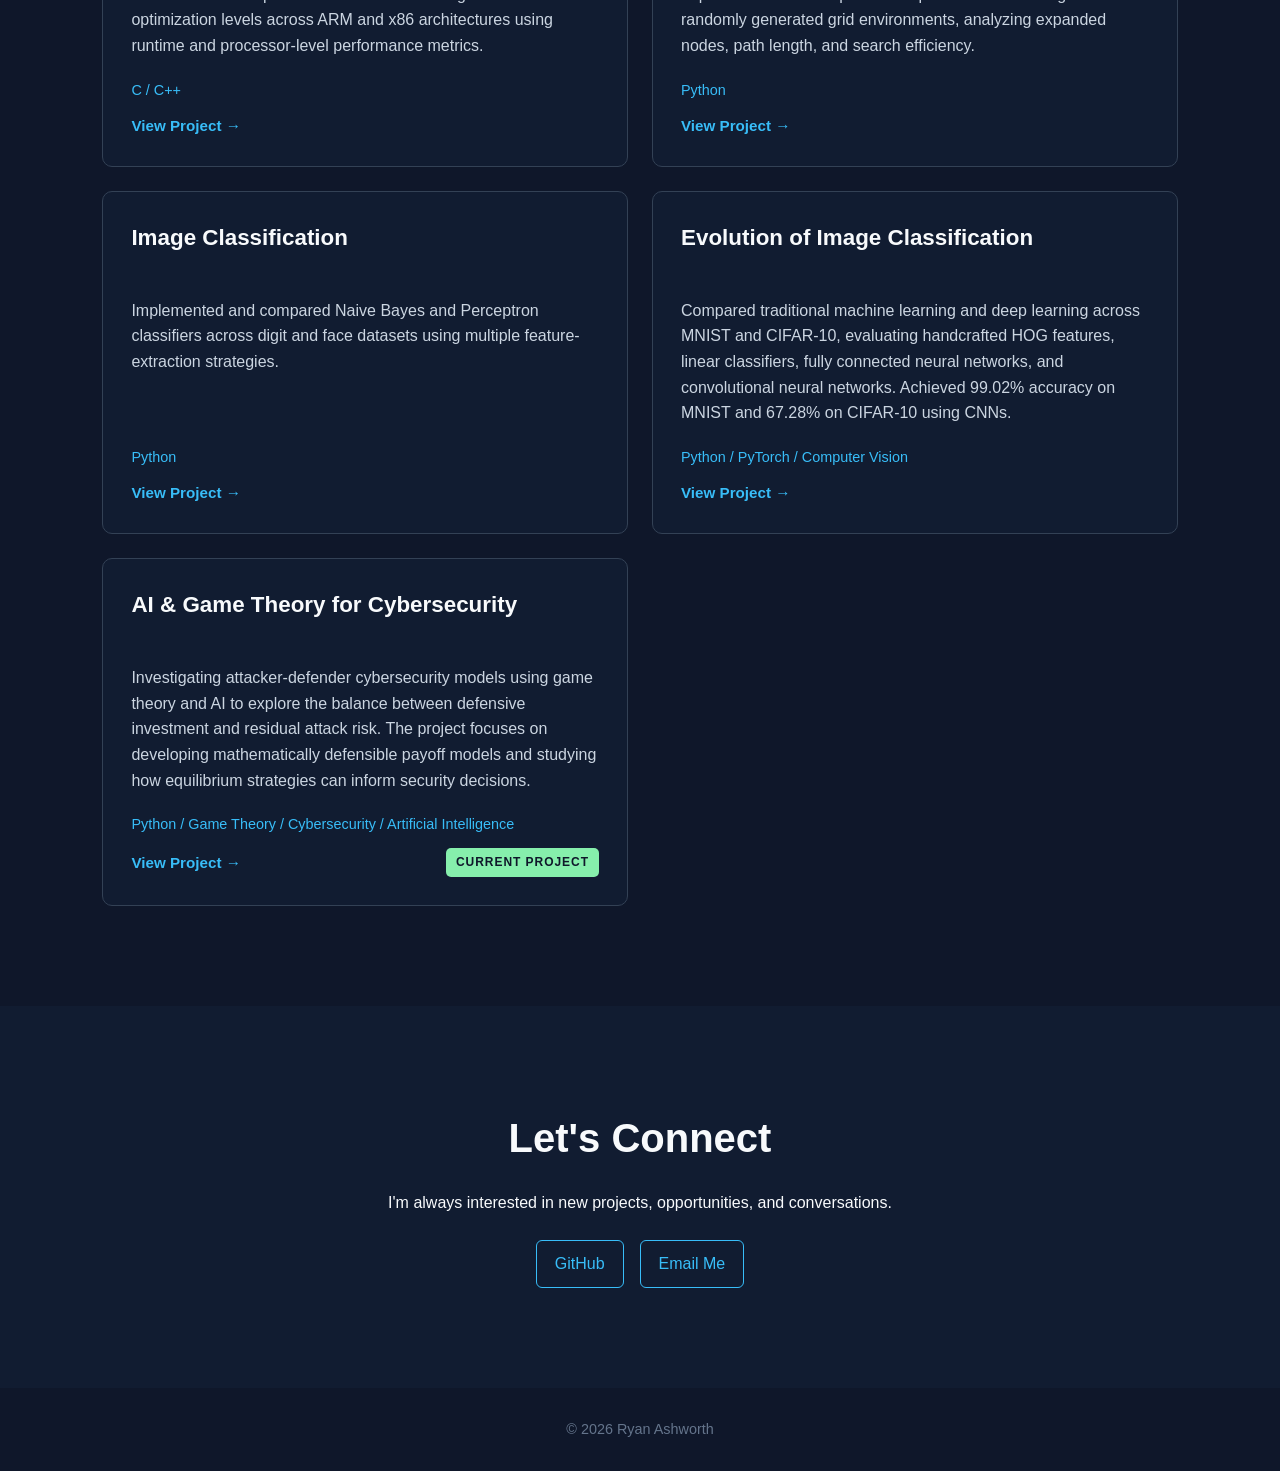
==== commit 0ba50078: "Add Evolution of Image Classification portfolio project" ====
--- a/index.html
+++ b/index.html
@@ -112,6 +112,27 @@
                     </a>
                 </article>
 
+
+                <article class="project-card">
+                    <h3>Evolution of Image Classification</h3>
+
+                    <p>
+                        Compared traditional machine learning and deep learning
+                        across MNIST and CIFAR-10, evaluating handcrafted HOG
+                        features, linear classifiers, fully connected neural
+                        networks, and convolutional neural networks. Achieved
+                        99.02% accuracy on MNIST and 67.28% on CIFAR-10
+                        using CNNs.
+                    </p>
+
+                    <span>Python / PyTorch / Computer Vision</span>
+
+                    <a href="projects/image-classification-evolution.html"
+                       class="project-link">
+                        View Project →
+                    </a>
+                </article>
+
                 <article class="project-card">
                     <h3>AI &amp; Game Theory for Cybersecurity</h3>
 
--- a/css/style.css
+++ b/css/style.css
@@ -438,4 +438,5 @@
     }
 
 
-}
+
+}
